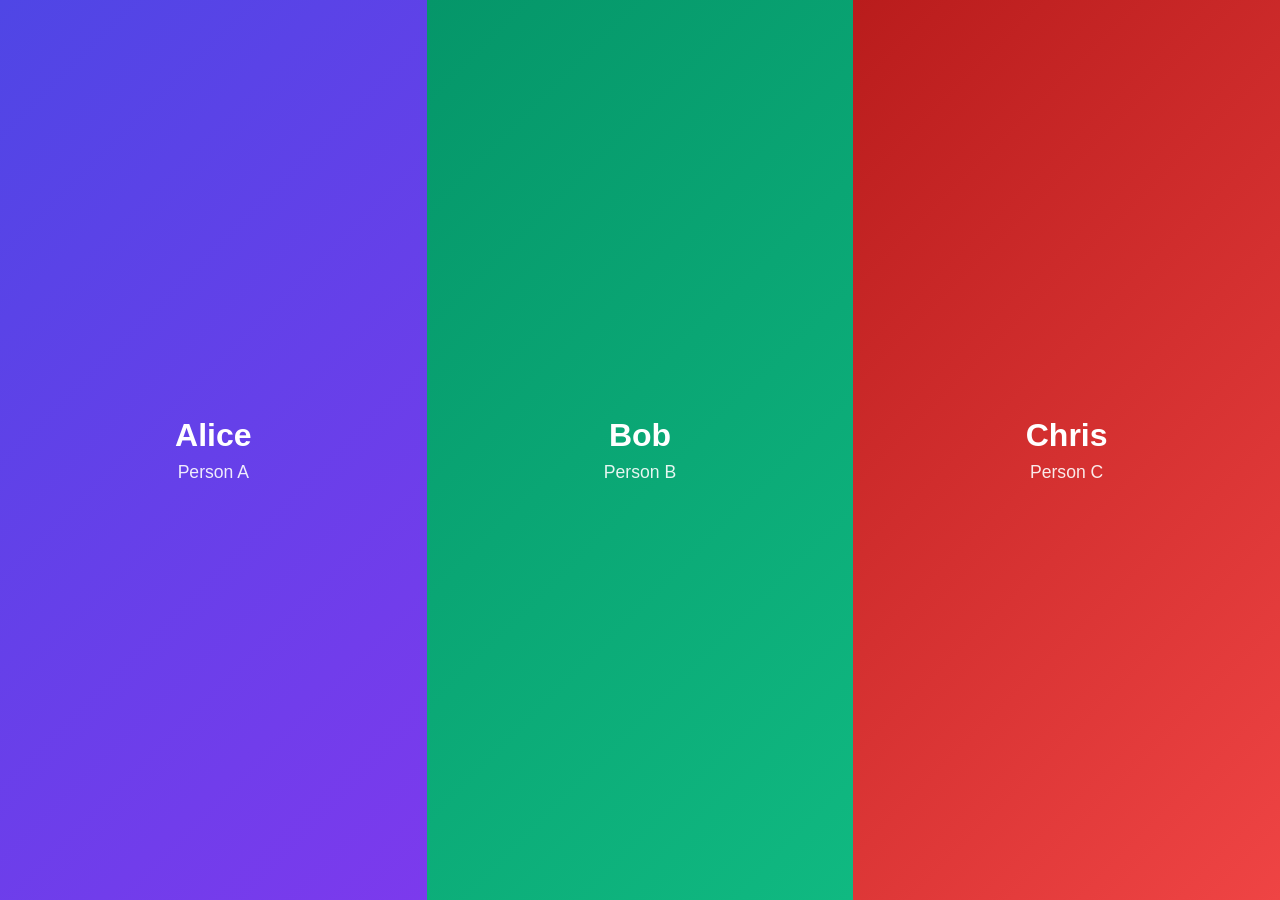
==== index.html @ 0ec8ccce "Initial website scaffold" ====
<!doctype html>
<html lang="de">
<head>
  <meta charset="utf-8" />
  <meta name="viewport" content="width=device-width, initial-scale=1" />
  <title>Meine Website</title>
  <link rel="stylesheet" href="styles.css" />
</head>
<body>
  <main class="stripes">
    <a class="stripe" href="https://alice.nersxx.de" target="_blank" rel="noopener noreferrer">
      <h1>Alice</h1>
      <p>Person A</p>
    </a>
    <a class="stripe" href="https://bob.nersxx.de" target="_blank" rel="noopener noreferrer">
      <h1>Bob</h1>
      <p>Person B</p>
    </a>
    <a class="stripe" href="https://chris.nersxx.de" target="_blank" rel="noopener noreferrer">
      <h1>Chris</h1>
      <p>Person C</p>
    </a>
  </main>
</body>
</html>
---- styles.css ----
* { box-sizing: border-box; margin: 0; padding: 0; }
html, body { height: 100%; width: 100%; font-family: Inter, sans-serif; }
body { background: #111; color: #fff; }
.stripes { display: grid; grid-template-columns: repeat(3, 1fr); min-height: 100vh; }
.stripe {
  display: flex; align-items: center; justify-content: center; flex-direction: column;
  text-decoration: none; color: white; transition: transform 0.3s ease, filter 0.3s ease;
  padding: 2rem; min-height: 100vh;
}
.stripe:nth-child(1) { background: linear-gradient(135deg, #4f46e5, #7c3aed); }
.stripe:nth-child(2) { background: linear-gradient(135deg, #059669, #10b981); }
.stripe:nth-child(3) { background: linear-gradient(135deg, #b91c1c, #ef4444); }
.stripe:hover { transform: scale(1.04); filter: brightness(1.1); }
.stripe h1 { font-size: 2rem; margin-bottom: 0.5rem; }
.stripe p { font-size: 1.1rem; opacity: 0.9; }
@media(max-width: 850px) { .stripes { grid-template-columns: 1fr; } }
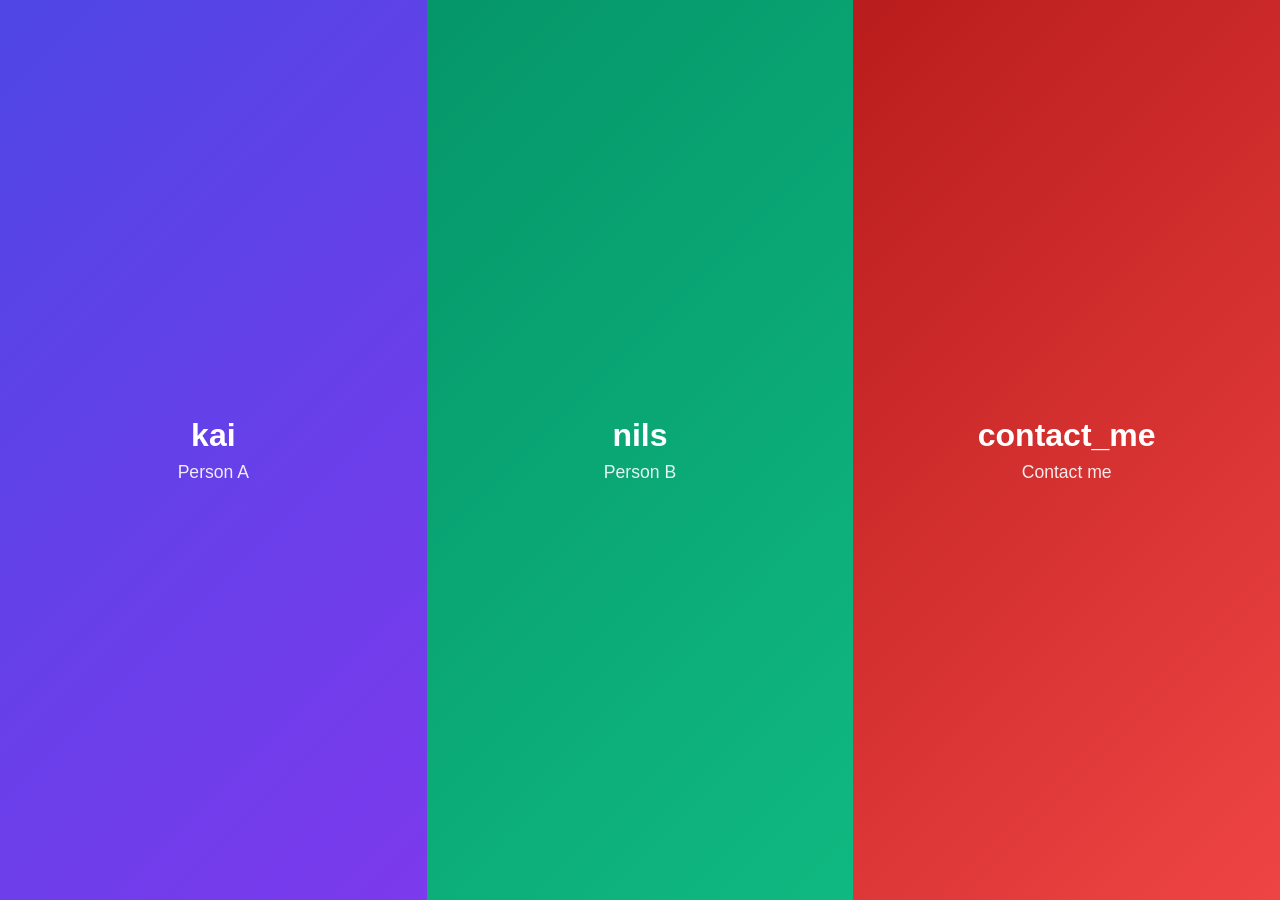
==== commit ed25705b: "new names" ====
--- a/index.html
+++ b/index.html
@@ -8,17 +8,17 @@
 </head>
 <body>
   <main class="stripes">
-    <a class="stripe" href="https://alice.nersxx.de" target="_blank" rel="noopener noreferrer">
-      <h1>Alice</h1>
+    <a class="stripe" href="https://kai.lenwerder.de" target="_blank" rel="noopener noreferrer">
+      <h1>kai</h1>
       <p>Person A</p>
     </a>
-    <a class="stripe" href="https://bob.nersxx.de" target="_blank" rel="noopener noreferrer">
-      <h1>Bob</h1>
+    <a class="stripe" href="https://nils.lenwerder.de" target="_blank" rel="noopener noreferrer">
+      <h1>nils</h1>
       <p>Person B</p>
     </a>
-    <a class="stripe" href="https://chris.nersxx.de" target="_blank" rel="noopener noreferrer">
-      <h1>Chris</h1>
-      <p>Person C</p>
+    <a class="stripe" href="https://contact_me.lenwerder.de" target="_blank" rel="noopener noreferrer">
+      <h1>contact_me</h1>
+      <p>Contact me</p>
     </a>
   </main>
 </body>
